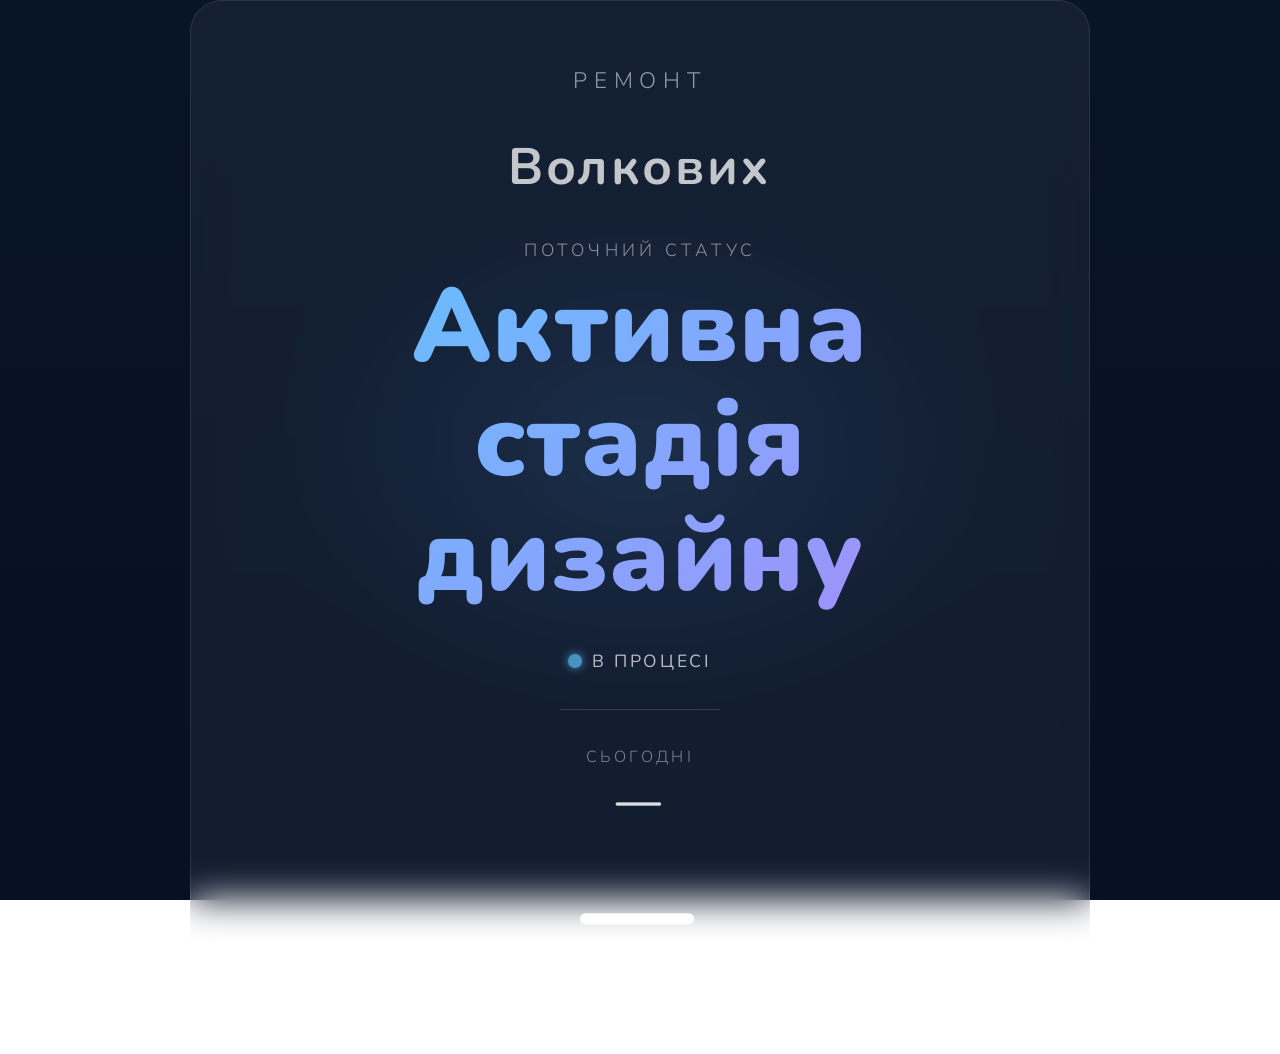
==== remont.html @ 4908475c "Add renovation status page for Volkovy family" ====
<!DOCTYPE html>
<html lang="uk">
<head>
  <meta charset="utf-8">
  <meta name="viewport" content="width=device-width, initial-scale=1">
  <title>Ремонт Волкових</title>
  <style>
    @import url('https://fonts.googleapis.com/css2?family=Nunito:wght@300;400;700;900&display=swap');

    * { margin: 0; padding: 0; box-sizing: border-box; }

    body {
      font-family: 'Nunito', sans-serif;
      min-height: 100vh;
      display: flex;
      align-items: center;
      justify-content: center;
      text-align: center;
      overflow: hidden;
      color: #fff;
    }

    /* Background photo */
    .bg {
      position: fixed;
      inset: 0;
      background-image: url('img/respublika.jpg');
      background-size: cover;
      background-position: center;
      background-repeat: no-repeat;
      /* fallback gradient if no photo */
      background-color: #0b1a2e;
    }

    /* Dark overlay for readability */
    .bg::after {
      content: '';
      position: absolute;
      inset: 0;
      background: linear-gradient(
        to bottom,
        rgba(5, 15, 35, 0.55) 0%,
        rgba(5, 15, 35, 0.72) 50%,
        rgba(5, 15, 35, 0.85) 100%
      );
    }

    /* Blurred glow behind content */
    .glow {
      position: fixed;
      inset: 0;
      z-index: 1;
      display: flex;
      align-items: center;
      justify-content: center;
      pointer-events: none;
    }

    .glow::before {
      content: '';
      width: 60vw;
      height: 60vh;
      background: radial-gradient(ellipse, rgba(80,160,255,0.12) 0%, transparent 70%);
      border-radius: 50%;
    }

    /* Card */
    .card {
      position: relative;
      z-index: 2;
      display: flex;
      flex-direction: column;
      align-items: center;
      gap: clamp(1.2rem, 4vh, 2.8rem);
      padding: clamp(2rem, 5vw, 4rem) clamp(1.5rem, 6vw, 5rem);
      background: rgba(255,255,255,0.05);
      border: 1px solid rgba(255,255,255,0.1);
      border-radius: 2rem;
      backdrop-filter: blur(18px);
      -webkit-backdrop-filter: blur(18px);
      max-width: 900px;
      width: 92vw;
    }

    /* Top label */
    .family {
      font-size: clamp(0.85rem, 2.5vw, 1.4rem);
      font-weight: 300;
      letter-spacing: 0.3em;
      text-transform: uppercase;
      opacity: 0.55;
    }

    /* Title */
    .title {
      font-size: clamp(1.6rem, 5vw, 3.2rem);
      font-weight: 700;
      opacity: 0.75;
      letter-spacing: 0.05em;
    }

    /* Status badge */
    .status-wrap {
      display: flex;
      flex-direction: column;
      align-items: center;
      gap: 0.5em;
    }

    .status-label {
      font-size: clamp(0.75rem, 2vw, 1.1rem);
      font-weight: 300;
      letter-spacing: 0.25em;
      text-transform: uppercase;
      opacity: 0.5;
    }

    .status {
      font-size: clamp(2.2rem, 9vw, 6.5rem);
      font-weight: 900;
      line-height: 1.1;
      background: linear-gradient(135deg, #60c4ff 0%, #a78bfa 100%);
      -webkit-background-clip: text;
      -webkit-text-fill-color: transparent;
      background-clip: text;
      text-shadow: none;
      letter-spacing: 0.01em;
    }

    /* Pulse dot */
    .pulse-row {
      display: flex;
      align-items: center;
      gap: 0.6em;
      opacity: 0.7;
    }

    .dot {
      width: clamp(8px, 1.5vw, 14px);
      height: clamp(8px, 1.5vw, 14px);
      border-radius: 50%;
      background: #60c4ff;
      box-shadow: 0 0 10px #60c4ff;
      animation: pulse 2s ease-in-out infinite;
    }

    @keyframes pulse {
      0%, 100% { transform: scale(1); opacity: 1; }
      50% { transform: scale(1.4); opacity: 0.5; }
    }

    .pulse-text {
      font-size: clamp(0.75rem, 2vw, 1.1rem);
      letter-spacing: 0.15em;
      text-transform: uppercase;
    }

    /* Divider */
    .divider {
      width: clamp(40px, 20vw, 160px);
      height: 1px;
      background: rgba(255,255,255,0.15);
    }

    /* Date & time */
    .datetime {
      display: flex;
      flex-direction: column;
      align-items: center;
      gap: 0.2em;
    }

    .date-label {
      font-size: clamp(0.7rem, 1.8vw, 1rem);
      font-weight: 300;
      letter-spacing: 0.2em;
      text-transform: uppercase;
      opacity: 0.45;
    }

    .date-value {
      font-size: clamp(1.4rem, 4vw, 2.8rem);
      font-weight: 700;
      opacity: 0.85;
      letter-spacing: 0.05em;
    }

    .time-value {
      font-size: clamp(2.8rem, 10vw, 7rem);
      font-weight: 900;
      letter-spacing: 0.06em;
      font-variant-numeric: tabular-nums;
      opacity: 0.95;
    }
  </style>
</head>
<body>

  <div class="bg"></div>
  <div class="glow"></div>

  <div class="card">
    <div class="family">Ремонт</div>
    <div class="title">Волкових</div>

    <div class="status-wrap">
      <div class="status-label">Поточний статус</div>
      <div class="status">Активна стадія<br>дизайну</div>
    </div>

    <div class="pulse-row">
      <div class="dot"></div>
      <div class="pulse-text">В процесі</div>
    </div>

    <div class="divider"></div>

    <div class="datetime">
      <div class="date-label">Сьогодні</div>
      <div class="date-value" id="date">—</div>
      <div class="time-value" id="time">—</div>
    </div>
  </div>

  <script>
    const MONTHS = [
      'січня','лютого','березня','квітня','травня','червня',
      'липня','серпня','вересня','жовтня','листопада','грудня'
    ];
    const DAYS = ['неділя','понеділок','вівторок','середа','четвер','п'ятниця','субота'];

    function pad(n) { return String(n).padStart(2, '0'); }

    function tick() {
      const d = new Date();
      document.getElementById('date').textContent =
        DAYS[d.getDay()] + ', ' + d.getDate() + ' ' + MONTHS[d.getMonth()] + ' ' + d.getFullYear();
      document.getElementById('time').textContent =
        pad(d.getHours()) + ':' + pad(d.getMinutes()) + ':' + pad(d.getSeconds());
    }

    tick();
    setInterval(tick, 1000);
  </script>
</body>
</html>
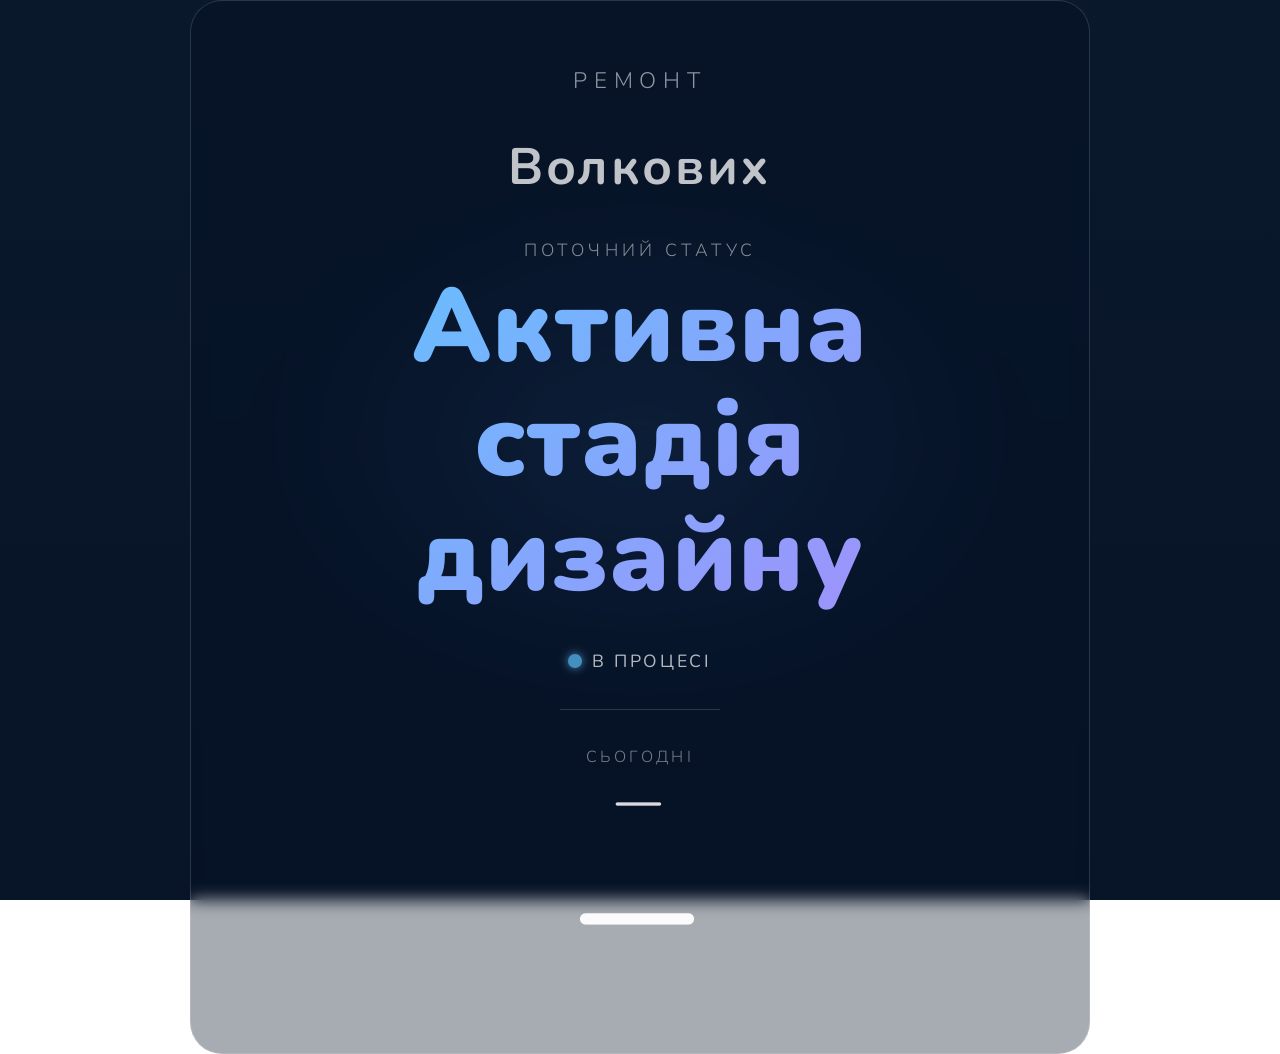
==== commit 375c9266: "Reduce overlay opacity so background photo is more visible" ====
--- a/remont.html
+++ b/remont.html
@@ -24,7 +24,7 @@
     .bg {
       position: fixed;
       inset: 0;
-      background-image: url('img/respublika.jpg');
+      background-image: url('https://m.respublika.kiev.ua/main/static/img/mobile/main/background2.jpg');
       background-size: cover;
       background-position: center;
       background-repeat: no-repeat;
@@ -39,9 +39,9 @@
       inset: 0;
       background: linear-gradient(
         to bottom,
-        rgba(5, 15, 35, 0.55) 0%,
-        rgba(5, 15, 35, 0.72) 50%,
-        rgba(5, 15, 35, 0.85) 100%
+        rgba(5, 15, 35, 0.15) 0%,
+        rgba(5, 15, 35, 0.35) 50%,
+        rgba(5, 15, 35, 0.55) 100%
       );
     }
 
@@ -73,11 +73,11 @@
       align-items: center;
       gap: clamp(1.2rem, 4vh, 2.8rem);
       padding: clamp(2rem, 5vw, 4rem) clamp(1.5rem, 6vw, 5rem);
-      background: rgba(255,255,255,0.05);
-      border: 1px solid rgba(255,255,255,0.1);
+      background: rgba(5, 15, 35, 0.35);
+      border: 1px solid rgba(255,255,255,0.15);
       border-radius: 2rem;
-      backdrop-filter: blur(18px);
-      -webkit-backdrop-filter: blur(18px);
+      backdrop-filter: blur(8px);
+      -webkit-backdrop-filter: blur(8px);
       max-width: 900px;
       width: 92vw;
     }
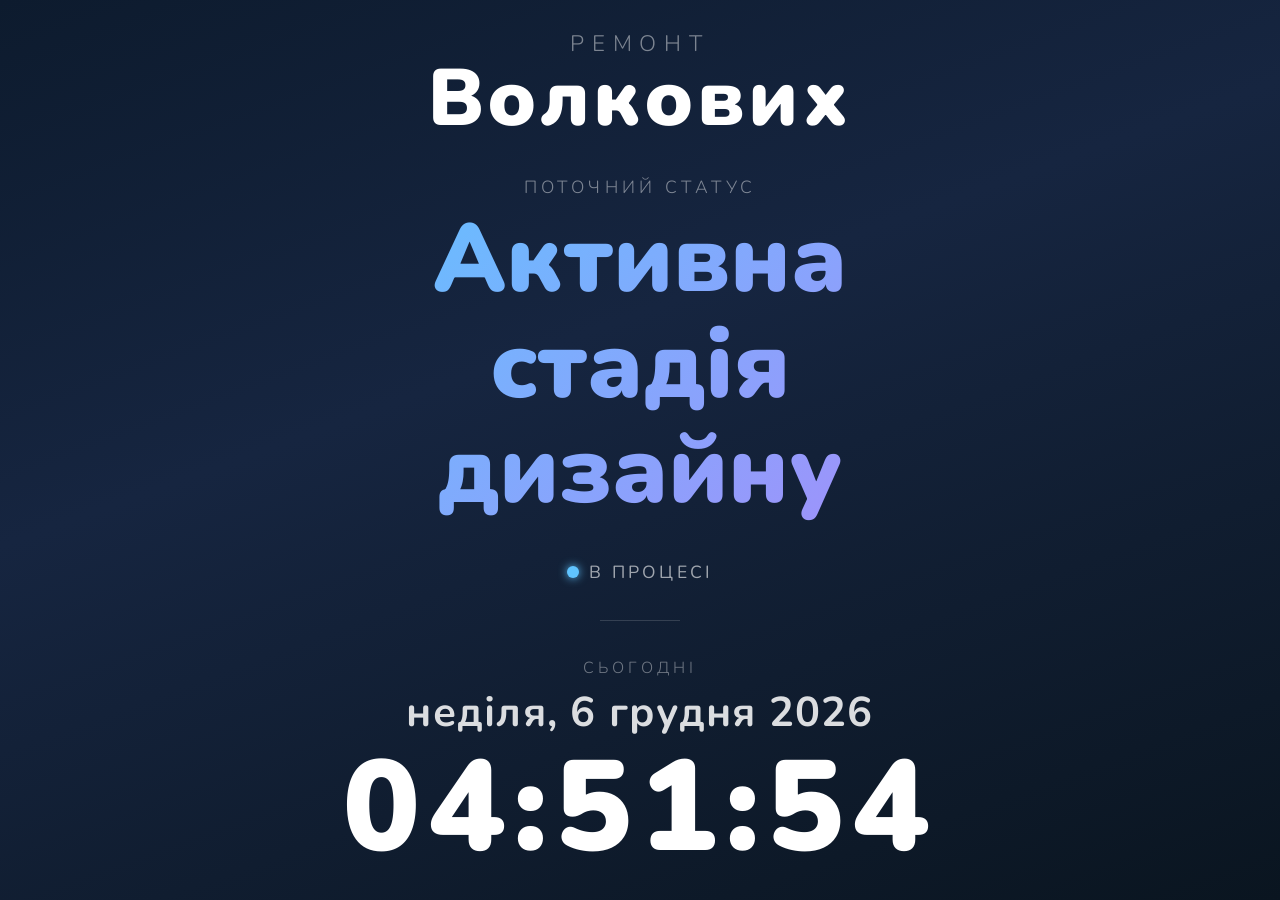
==== commit 174ce69e: "Remove photo/blur, show date and time prominently" ====
--- a/remont.html
+++ b/remont.html
@@ -16,91 +16,39 @@
       align-items: center;
       justify-content: center;
       text-align: center;
-      overflow: hidden;
+      background: linear-gradient(160deg, #0d1b2e 0%, #162540 40%, #0a1520 100%);
       color: #fff;
+      padding: 1.5rem;
     }
 
-    /* Background photo */
-    .bg {
-      position: fixed;
-      inset: 0;
-      background-image: url('https://m.respublika.kiev.ua/main/static/img/mobile/main/background2.jpg');
-      background-size: cover;
-      background-position: center;
-      background-repeat: no-repeat;
-      /* fallback gradient if no photo */
-      background-color: #0b1a2e;
-    }
-
-    /* Dark overlay for readability */
-    .bg::after {
-      content: '';
-      position: absolute;
-      inset: 0;
-      background: linear-gradient(
-        to bottom,
-        rgba(5, 15, 35, 0.15) 0%,
-        rgba(5, 15, 35, 0.35) 50%,
-        rgba(5, 15, 35, 0.55) 100%
-      );
-    }
-
-    /* Blurred glow behind content */
-    .glow {
-      position: fixed;
-      inset: 0;
-      z-index: 1;
-      display: flex;
-      align-items: center;
-      justify-content: center;
-      pointer-events: none;
-    }
-
-    .glow::before {
-      content: '';
-      width: 60vw;
-      height: 60vh;
-      background: radial-gradient(ellipse, rgba(80,160,255,0.12) 0%, transparent 70%);
-      border-radius: 50%;
-    }
-
-    /* Card */
-    .card {
-      position: relative;
-      z-index: 2;
+    .content {
       display: flex;
       flex-direction: column;
       align-items: center;
-      gap: clamp(1.2rem, 4vh, 2.8rem);
-      padding: clamp(2rem, 5vw, 4rem) clamp(1.5rem, 6vw, 5rem);
-      background: rgba(5, 15, 35, 0.35);
-      border: 1px solid rgba(255,255,255,0.15);
-      border-radius: 2rem;
-      backdrop-filter: blur(8px);
-      -webkit-backdrop-filter: blur(8px);
-      max-width: 900px;
-      width: 92vw;
+      gap: clamp(1.4rem, 4vh, 3rem);
+      width: 100%;
+      max-width: 700px;
     }
 
-    /* Top label */
+    /* ── Header ── */
     .family {
-      font-size: clamp(0.85rem, 2.5vw, 1.4rem);
+      font-size: clamp(0.9rem, 3vw, 1.4rem);
       font-weight: 300;
-      letter-spacing: 0.3em;
+      letter-spacing: 0.35em;
       text-transform: uppercase;
-      opacity: 0.55;
+      color: rgba(255,255,255,0.45);
     }
 
-    /* Title */
     .title {
-      font-size: clamp(1.6rem, 5vw, 3.2rem);
-      font-weight: 700;
-      opacity: 0.75;
-      letter-spacing: 0.05em;
+      font-size: clamp(2.2rem, 8vw, 5rem);
+      font-weight: 900;
+      color: #fff;
+      letter-spacing: 0.04em;
+      line-height: 1;
     }
 
-    /* Status badge */
-    .status-wrap {
+    /* ── Status ── */
+    .status-block {
       display: flex;
       flex-direction: column;
       align-items: center;
@@ -108,102 +56,102 @@
     }
 
     .status-label {
-      font-size: clamp(0.75rem, 2vw, 1.1rem);
+      font-size: clamp(0.75rem, 2.2vw, 1.1rem);
       font-weight: 300;
       letter-spacing: 0.25em;
       text-transform: uppercase;
-      opacity: 0.5;
+      color: rgba(255,255,255,0.45);
     }
 
     .status {
-      font-size: clamp(2.2rem, 9vw, 6.5rem);
+      font-size: clamp(2.4rem, 9vw, 6rem);
       font-weight: 900;
       line-height: 1.1;
       background: linear-gradient(135deg, #60c4ff 0%, #a78bfa 100%);
       -webkit-background-clip: text;
       -webkit-text-fill-color: transparent;
       background-clip: text;
-      text-shadow: none;
-      letter-spacing: 0.01em;
     }
 
-    /* Pulse dot */
+    /* ── Pulse ── */
     .pulse-row {
       display: flex;
       align-items: center;
       gap: 0.6em;
-      opacity: 0.7;
+      color: rgba(255,255,255,0.6);
     }
 
     .dot {
-      width: clamp(8px, 1.5vw, 14px);
-      height: clamp(8px, 1.5vw, 14px);
+      width: 12px;
+      height: 12px;
       border-radius: 50%;
       background: #60c4ff;
       box-shadow: 0 0 10px #60c4ff;
       animation: pulse 2s ease-in-out infinite;
+      flex-shrink: 0;
     }
 
     @keyframes pulse {
       0%, 100% { transform: scale(1); opacity: 1; }
-      50% { transform: scale(1.4); opacity: 0.5; }
+      50% { transform: scale(1.5); opacity: 0.4; }
     }
 
     .pulse-text {
-      font-size: clamp(0.75rem, 2vw, 1.1rem);
-      letter-spacing: 0.15em;
+      font-size: clamp(0.8rem, 2.2vw, 1.1rem);
+      letter-spacing: 0.18em;
       text-transform: uppercase;
     }
 
-    /* Divider */
+    /* ── Divider ── */
     .divider {
-      width: clamp(40px, 20vw, 160px);
+      width: 80px;
       height: 1px;
       background: rgba(255,255,255,0.15);
     }
 
-    /* Date & time */
+    /* ── Date & Time ── */
     .datetime {
       display: flex;
       flex-direction: column;
       align-items: center;
-      gap: 0.2em;
+      gap: 0.15em;
     }
 
-    .date-label {
-      font-size: clamp(0.7rem, 1.8vw, 1rem);
+    .dt-label {
+      font-size: clamp(0.75rem, 2vw, 1rem);
       font-weight: 300;
-      letter-spacing: 0.2em;
+      letter-spacing: 0.25em;
       text-transform: uppercase;
-      opacity: 0.45;
+      color: rgba(255,255,255,0.4);
+      margin-bottom: 0.2em;
     }
 
-    .date-value {
-      font-size: clamp(1.4rem, 4vw, 2.8rem);
+    #date {
+      font-size: clamp(1.2rem, 4.5vw, 2.6rem);
       font-weight: 700;
-      opacity: 0.85;
-      letter-spacing: 0.05em;
+      color: rgba(255,255,255,0.85);
+      letter-spacing: 0.03em;
     }
 
-    .time-value {
-      font-size: clamp(2.8rem, 10vw, 7rem);
+    #time {
+      font-size: clamp(3.5rem, 14vw, 8rem);
       font-weight: 900;
+      color: #fff;
       letter-spacing: 0.06em;
       font-variant-numeric: tabular-nums;
-      opacity: 0.95;
+      line-height: 1;
     }
   </style>
 </head>
 <body>
+  <div class="content">
 
-  <div class="bg"></div>
-  <div class="glow"></div>
+    <div>
+      <div class="family">Ремонт</div>
+      <div class="title">Волкових</div>
+    </div>
 
-  <div class="card">
-    <div class="family">Ремонт</div>
-    <div class="title">Волкових</div>
-
-    <div class="status-wrap">
+    <div class="status-block">
       <div class="status-label">Поточний статус</div>
       <div class="status">Активна стадія<br>дизайну</div>
     </div>
@@ -216,18 +164,17 @@
     <div class="divider"></div>
 
     <div class="datetime">
-      <div class="date-label">Сьогодні</div>
-      <div class="date-value" id="date">—</div>
-      <div class="time-value" id="time">—</div>
+      <div class="dt-label">Сьогодні</div>
+      <div id="date">—</div>
+      <div id="time">—</div>
     </div>
+
   </div>
 
   <script>
-    const MONTHS = [
-      'січня','лютого','березня','квітня','травня','червня',
-      'липня','серпня','вересня','жовтня','листопада','грудня'
-    ];
-    const DAYS = ['неділя','понеділок','вівторок','середа','четвер','п'ятниця','субота'];
+    const MONTHS = ['січня','лютого','березня','квітня','травня','червня',
+                    'липня','серпня','вересня','жовтня','листопада','грудня'];
+    const DAYS   = ['неділя','понеділок','вівторок','середа','четвер',"п'ятниця",'субота'];
 
     function pad(n) { return String(n).padStart(2, '0'); }
 
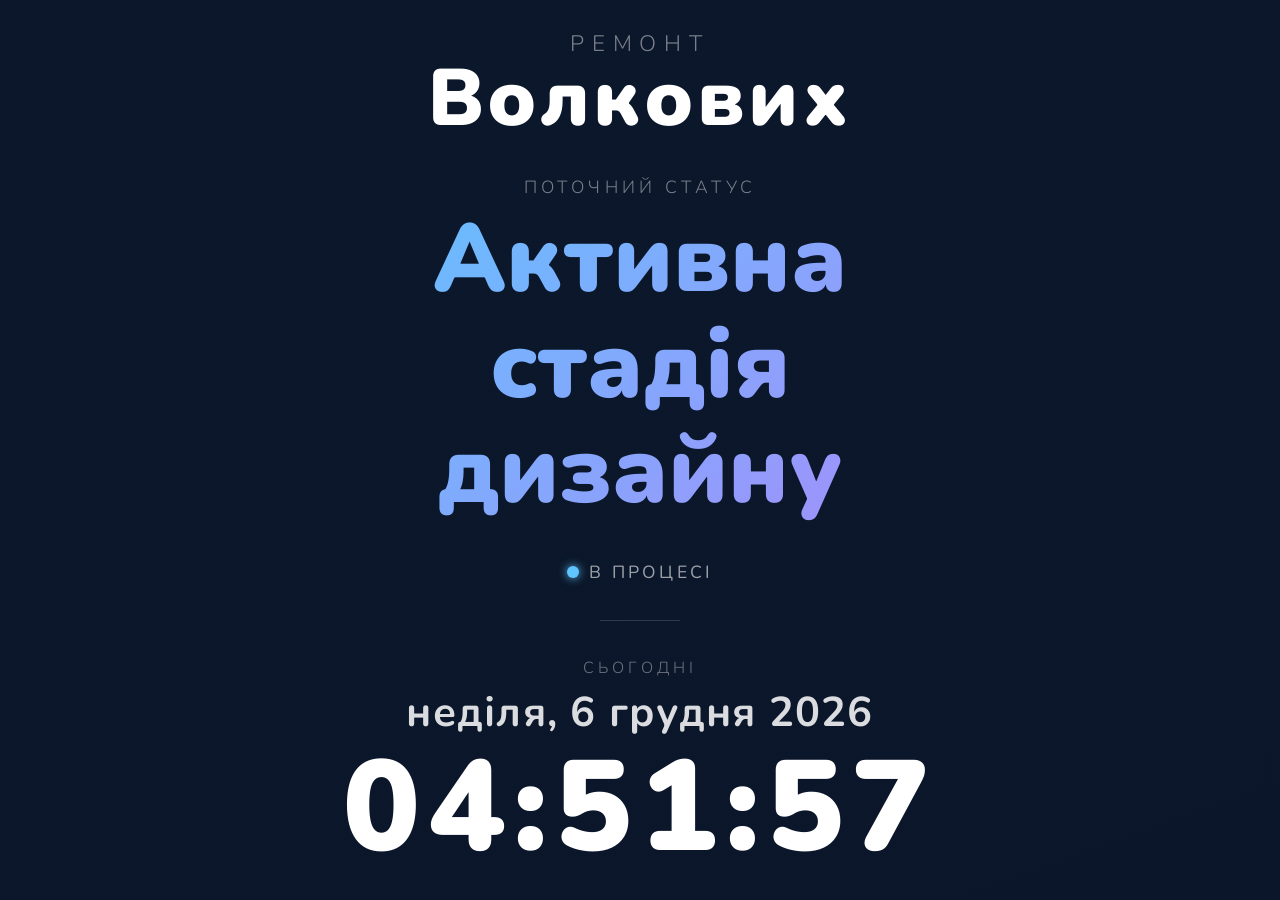
==== commit 1fca9979: "Add Respublika background with no-referrer to bypass hotlink protection" ====
--- a/remont.html
+++ b/remont.html
@@ -4,6 +4,7 @@
   <meta charset="utf-8">
   <meta name="viewport" content="width=device-width, initial-scale=1">
   <title>Ремонт Волкових</title>
+  <meta name="referrer" content="no-referrer">
   <style>
     @import url('https://fonts.googleapis.com/css2?family=Nunito:wght@300;400;700;900&display=swap');
 
@@ -16,7 +17,10 @@
       align-items: center;
       justify-content: center;
       text-align: center;
-      background: linear-gradient(160deg, #0d1b2e 0%, #162540 40%, #0a1520 100%);
+      background:
+        linear-gradient(160deg, rgba(10,20,40,0.55) 0%, rgba(10,20,40,0.7) 100%),
+        url('https://m.respublika.kiev.ua/main/static/img/mobile/main/background2.jpg') center/cover no-repeat;
+      background-color: #0d1b2e;
       color: #fff;
       padding: 1.5rem;
     }
